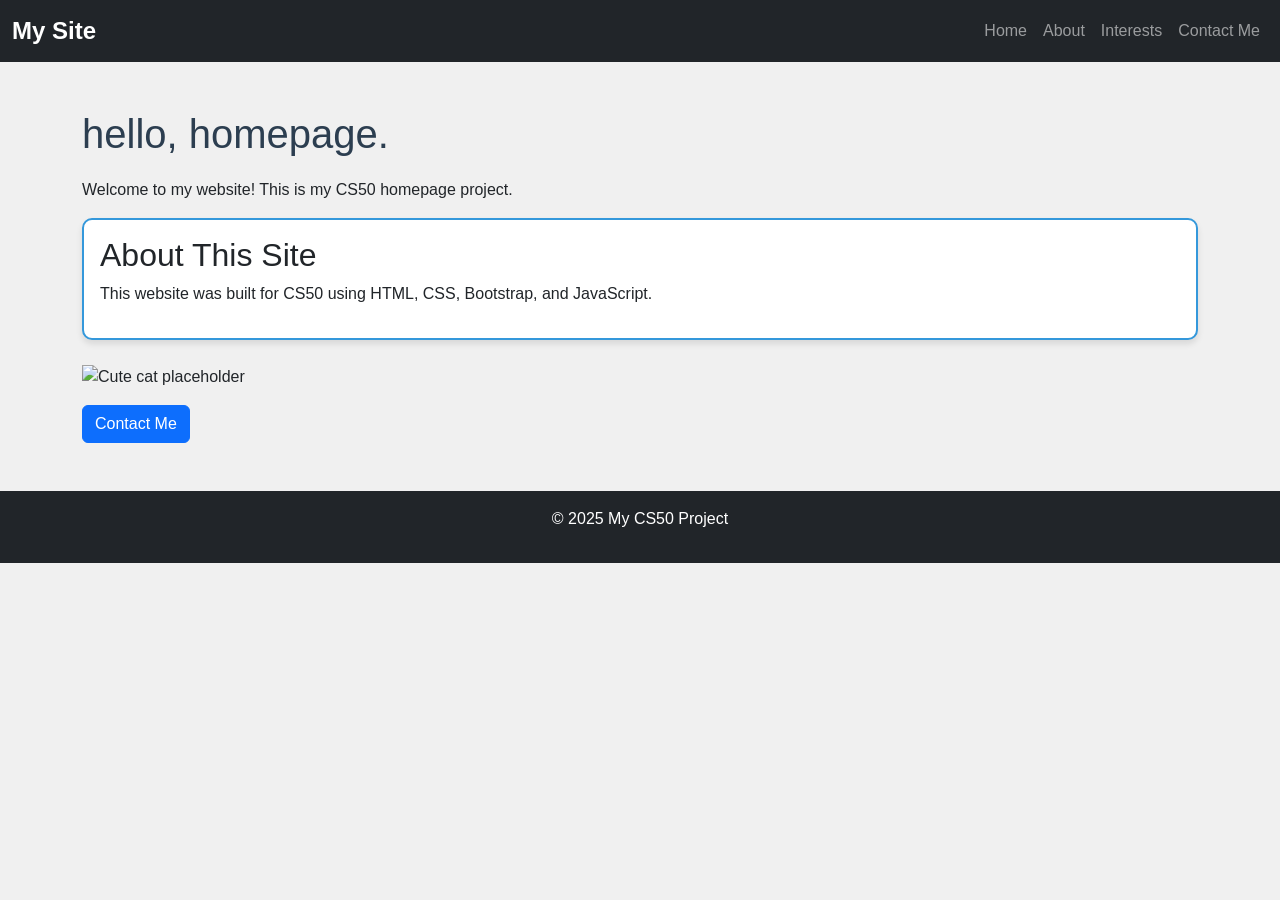
==== index.html @ b2e2db04 "website_project" ====
<!DOCTYPE html>

<html lang="en">
    <head>
        <link href="https://cdn.jsdelivr.net/npm/bootstrap@5.3.3/dist/css/bootstrap.min.css" rel="stylesheet" integrity="sha384-QWTKZyjpPEjISv5WaRU9OFeRpok6YctnYmDr5pNlyT2bRjXh0JMhjY6hW+ALEwIH" crossorigin="anonymous">
        <script src="https://cdn.jsdelivr.net/npm/bootstrap@5.3.3/dist/js/bootstrap.bundle.min.js" integrity="sha384-YvpcrYf0tY3lHB60NNkmXc5s9fDVZLESaAA55NDzOxhy9GkcIdslK1eN7N6jIeHz" crossorigin="anonymous"></script>
        <link href="styles.css" rel="stylesheet">
        <title>My Webpage</title>
    </head>
    <body>
        <nav class="navbar navbar-expand-lg navbar-dark bg-dark">
            <div class="container-fluid">
                <a class="navbar-brand" href="index.html">My Site</a>
                <ul class="navbar-nav">
                    <li class="nav-item"><a class="nav-link" href="index.html">Home</a></li>
                    <li class="nav-item"><a class="nav-link" href="about.html">About</a></li>
                    <li class="nav-item"><a class="nav-link" href="interests.html">Interests</a></li>
                    <li class="nav-item"><a class="nav-link" href="contact.html">Contact Me</a></li>
                </ul>
            </div>
        </nav>

        <div class="container mt-5">
            <h1>hello, homepage.</h1>
            <p>Welcome to my website! This is my CS50 homepage project.</p>

            <div class="card p-3 mb-4">
                <h2>About This Site</h2>
                <p>This website was built for CS50 using HTML, CSS, Bootstrap, and JavaScript.</p>
            </div>

            <img src="https://placecats.com/300/200" alt="Cute cat placeholder" class="img-fluid">

            <br>
            <button id="contactBtn" onclick="handleClick()" class="btn btn-primary mt-3">Contact Me</button>
        </div>

        <script>
        function handleClick() {
            document.getElementById('contactBtn').style.backgroundColor = 'green';
            document.getElementById('contactBtn').textContent = 'Taking you to Contact...';

            setTimeout(function() {
                window.location.href = 'contact.html';
            }, 1000);
        }
        </script>

        <footer class="bg-dark text-white text-center p-3 mt-5">
            <p>&copy; 2025 My CS50 Project</p>
        </footer>
    </body>
</html>
---- styles.css ----
/* Tag selector - styles all body elements */
body {
    background-color: #f0f0f0;
    font-family: 'Arial', sans-serif;
}

/* Tag selector - styles all h1 elements */
h1 {
    color: #2c3e50;
    font-size: 2.5rem;
    margin-bottom: 20px;
}

/* Class selector - styles elements with class="card" */
.card {
    border: 2px solid #3498db;
    border-radius: 10px;
    box-shadow: 0 4px 6px rgba(0, 0, 0, 0.1);
}

/* Class selector - styles the navbar brand */
.navbar-brand {
    font-weight: bold;
    font-size: 1.5rem;
}

/* Tag selector - styles all footer elements */
footer {
    margin-top: 50px;
}
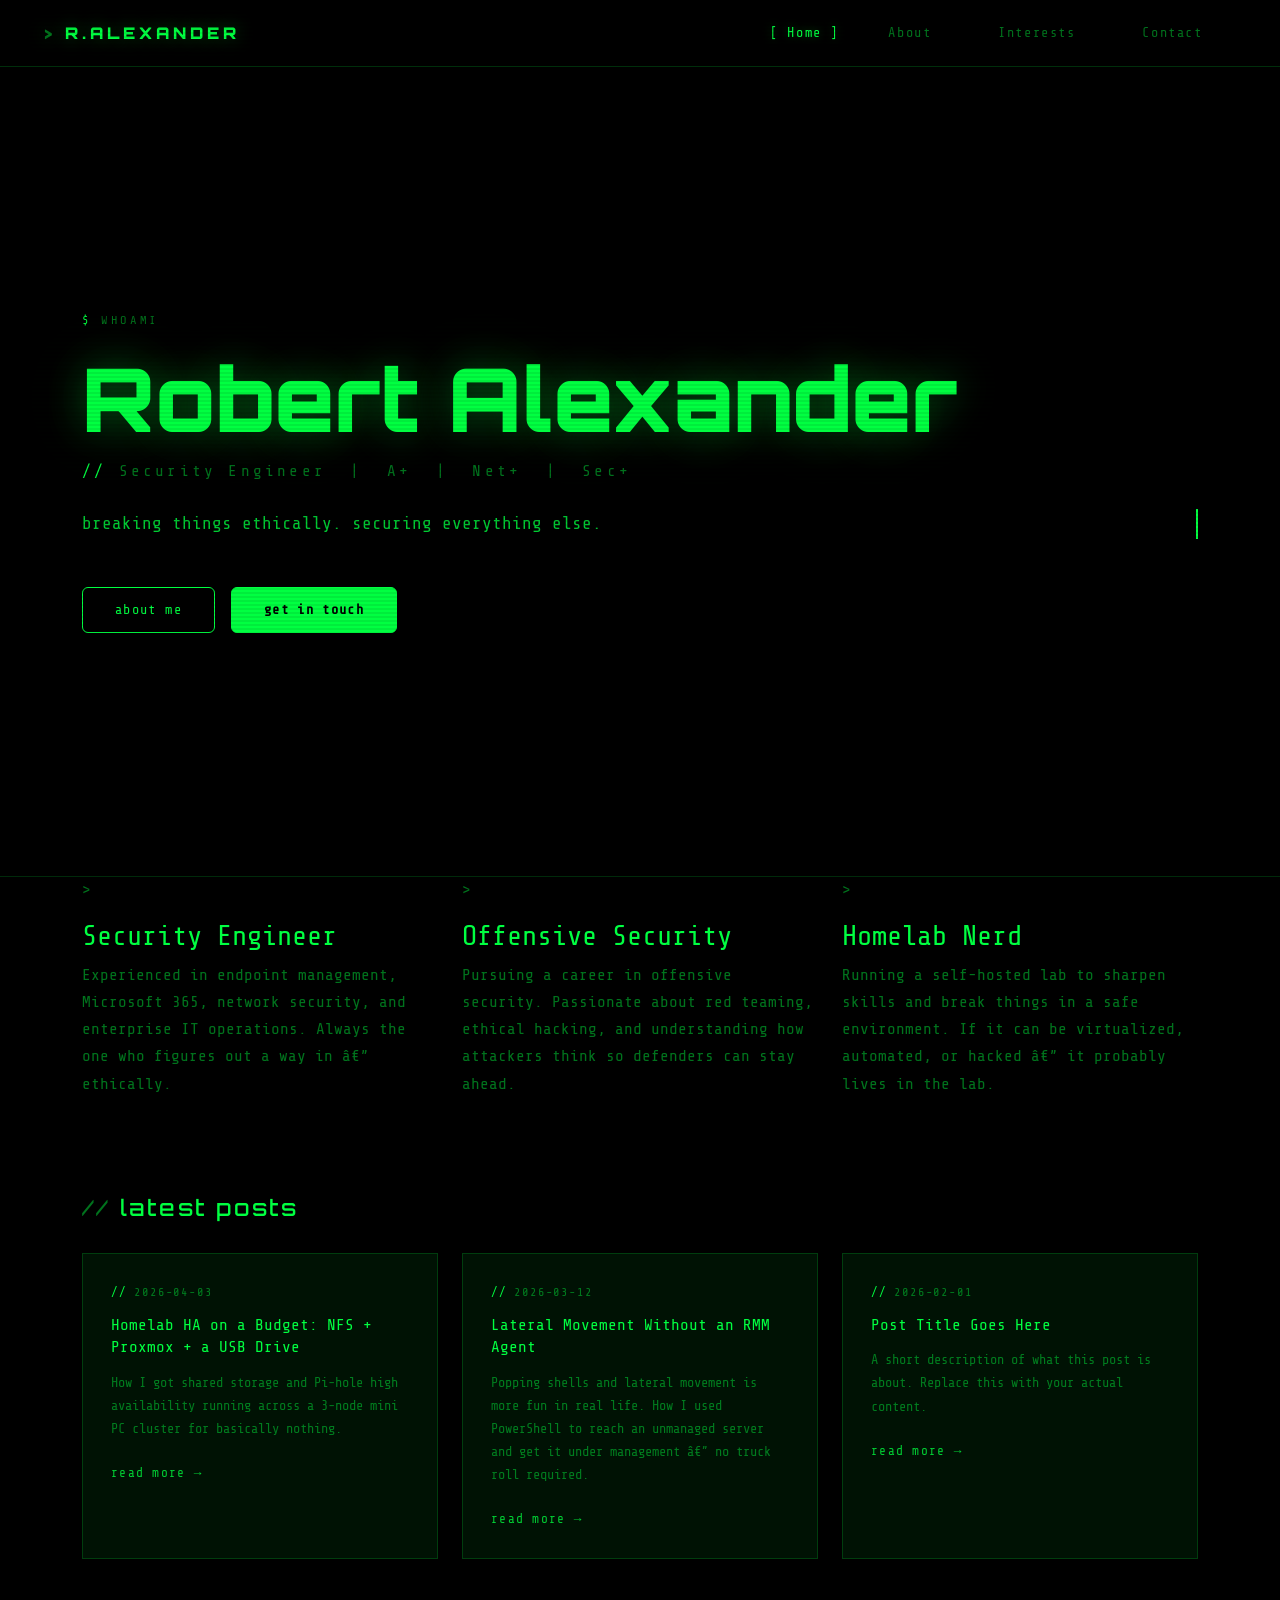
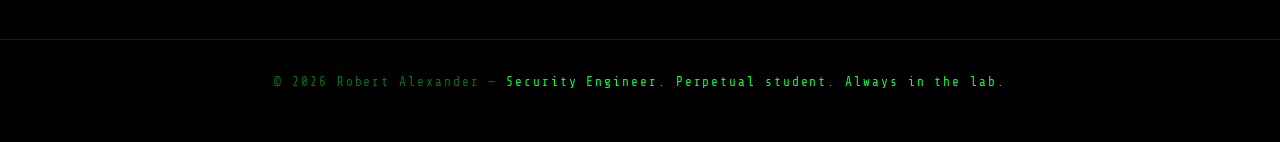
==== commit 8ecc4b06: "Revamp index.html with new layout and content Updated the title and navbar, added hero and about sec" ====
--- a/index.html
+++ b/index.html
@@ -1,53 +1,114 @@
 <!DOCTYPE html>
-
 <html lang="en">
     <head>
         <link href="https://cdn.jsdelivr.net/npm/bootstrap@5.3.3/dist/css/bootstrap.min.css" rel="stylesheet" integrity="sha384-QWTKZyjpPEjISv5WaRU9OFeRpok6YctnYmDr5pNlyT2bRjXh0JMhjY6hW+ALEwIH" crossorigin="anonymous">
         <script src="https://cdn.jsdelivr.net/npm/bootstrap@5.3.3/dist/js/bootstrap.bundle.min.js" integrity="sha384-YvpcrYf0tY3lHB60NNkmXc5s9fDVZLESaAA55NDzOxhy9GkcIdslK1eN7N6jIeHz" crossorigin="anonymous"></script>
         <link href="styles.css" rel="stylesheet">
-        <title>My Webpage</title>
+        <title>// Robert Alexander</title>
     </head>
     <body>
-        <nav class="navbar navbar-expand-lg navbar-dark bg-dark">
+ 
+        <nav class="navbar navbar-expand-lg navbar-dark">
             <div class="container-fluid">
-                <a class="navbar-brand" href="index.html">My Site</a>
-                <ul class="navbar-nav">
-                    <li class="nav-item"><a class="nav-link" href="index.html">Home</a></li>
-                    <li class="nav-item"><a class="nav-link" href="about.html">About</a></li>
-                    <li class="nav-item"><a class="nav-link" href="interests.html">Interests</a></li>
-                    <li class="nav-item"><a class="nav-link" href="contact.html">Contact Me</a></li>
-                </ul>
+                <a class="navbar-brand" href="index.html">r.alexander</a>
+                <button class="navbar-toggler" type="button" data-bs-toggle="collapse" data-bs-target="#navMenu">
+                    <span class="navbar-toggler-icon"></span>
+                </button>
+                <div class="collapse navbar-collapse" id="navMenu">
+                    <ul class="navbar-nav ms-auto">
+                        <li class="nav-item"><a class="nav-link active" href="index.html">Home</a></li>
+                        <li class="nav-item"><a class="nav-link" href="about.html">About</a></li>
+                        <li class="nav-item"><a class="nav-link" href="interests.html">Interests</a></li>
+                        <li class="nav-item"><a class="nav-link" href="contact.html">Contact</a></li>
+                    </ul>
+                </div>
             </div>
         </nav>
-
-        <div class="container mt-5">
-            <h1>hello, homepage.</h1>
-            <p>Welcome to my website! This is my CS50 homepage project.</p>
-
-            <div class="card p-3 mb-4">
-                <h2>About This Site</h2>
-                <p>This website was built for CS50 using HTML, CSS, Bootstrap, and JavaScript.</p>
+ 
+        <!-- Hero -->
+        <section class="hero">
+            <div class="container">
+                <p class="hero-label">whoami</p>
+                <h1>Robert Alexander</h1>
+                <p class="hero-title"><span>//</span> Security Engineer &nbsp;|&nbsp; A+ &nbsp;|&nbsp; Net+ &nbsp;|&nbsp; Sec+</p>
+                <p class="typewriter">breaking things ethically. securing everything else.</p>
+                <div class="hero-cta">
+                    <a href="about.html" class="btn btn-terminal">about me</a>
+                    <a href="contact.html" class="btn btn-terminal-solid">get in touch</a>
+                </div>
             </div>
-
-            <img src="https://placecats.com/300/200" alt="Cute cat placeholder" class="img-fluid">
-
-            <br>
-            <button id="contactBtn" onclick="handleClick()" class="btn btn-primary mt-3">Contact Me</button>
-        </div>
-
-        <script>
-        function handleClick() {
-            document.getElementById('contactBtn').style.backgroundColor = 'green';
-            document.getElementById('contactBtn').textContent = 'Taking you to Contact...';
-
-            setTimeout(function() {
-                window.location.href = 'contact.html';
-            }, 1000);
-        }
-        </script>
-
-        <footer class="bg-dark text-white text-center p-3 mt-5">
-            <p>&copy; 2025 My CS50 Project</p>
+        </section>
+ 
+        <!-- About snapshot -->
+        <section class="about-snap">
+            <div class="container">
+                <div class="row g-4">
+                    <div class="col-md-4">
+                        <div class="snap-card">
+                            <p class="snap-icon">></p>
+                            <h3 class="snap-title">Security Engineer</h3>
+                            <p class="snap-text">Experienced in endpoint management, Microsoft 365, network security, and enterprise IT operations. Always the one who figures out a way in — ethically.</p>
+                        </div>
+                    </div>
+                    <div class="col-md-4">
+                        <div class="snap-card">
+                            <p class="snap-icon">></p>
+                            <h3 class="snap-title">Offensive Security</h3>
+                            <p class="snap-text">Pursuing a career in offensive security. Passionate about red teaming, ethical hacking, and understanding how attackers think so defenders can stay ahead.</p>
+                        </div>
+                    </div>
+                    <div class="col-md-4">
+                        <div class="snap-card">
+                            <p class="snap-icon">></p>
+                            <h3 class="snap-title">Homelab Nerd</h3>
+                            <p class="snap-text">Running a self-hosted lab to sharpen skills and break things in a safe environment. If it can be virtualized, automated, or hacked — it probably lives in the lab.</p>
+                        </div>
+                    </div>
+                </div>
+            </div>
+        </section>
+ 
+        <!-- Blog -->
+        <section class="blog-section">
+            <div class="container">
+                <h2><span>// </span>latest posts</h2>
+                <div class="row g-4">
+ 
+                    <div class="col-md-4">
+                        <div class="blog-card">
+                            <p class="blog-date">2026-04-03</p>
+                            <h3 class="blog-title">Homelab HA on a Budget: NFS + Proxmox + a USB Drive</h3>
+                            <p class="blog-excerpt">How I got shared storage and Pi-hole high availability running across a 3-node mini PC cluster for basically nothing.</p>
+                            <a href="#" class="blog-link">read more &rarr;</a>
+                        </div>
+                    </div>
+ 
+                    <div class="col-md-4">
+                        <div class="blog-card">
+                            <p class="blog-date">2026-03-12</p>
+                            <h3 class="blog-title">Lateral Movement Without an RMM Agent</h3>
+                            <p class="blog-excerpt">Popping shells and lateral movement is more fun in real life. How I used PowerShell to reach an unmanaged server and get it under management — no truck roll required.</p>
+                            <a href="#" class="blog-link">read more &rarr;</a>
+                        </div>
+                    </div>
+ 
+                    <div class="col-md-4">
+                        <div class="blog-card">
+                            <p class="blog-date">2026-02-01</p>
+                            <h3 class="blog-title">Post Title Goes Here</h3>
+                            <p class="blog-excerpt">A short description of what this post is about. Replace this with your actual content.</p>
+                            <a href="#" class="blog-link">read more &rarr;</a>
+                        </div>
+                    </div>
+ 
+                </div>
+            </div>
+        </section>
+ 
+        <footer>
+            <p>&copy; 2026 Robert Alexander &mdash; <span>Security Engineer. Perpetual student. Always in the lab.</span></p>
         </footer>
+ 
     </body>
 </html>
+ 
--- a/styles.css
+++ b/styles.css
@@ -1,30 +1,345 @@
-/* Tag selector - styles all body elements */
+@import url('https://fonts.googleapis.com/css2?family=Share+Tech+Mono&family=Orbitron:wght@400;700;900&display=swap');
+
+/* =============================================
+   CSS VARIABLES
+   ============================================= */
+:root {
+    --green: #00ff41;
+    --green-dim: #00cc33;
+    --green-glow: rgba(0, 255, 65, 0.35);
+    --green-faint: rgba(0, 255, 65, 0.07);
+    --black: #000000;
+    --border: rgba(0, 255, 65, 0.18);
+    --text-muted: rgba(0, 255, 65, 0.45);
+}
+
+/* =============================================
+   BASE
+   ============================================= */
 body {
-    background-color: #f0f0f0;
-    font-family: 'Arial', sans-serif;
-}
-
-/* Tag selector - styles all h1 elements */
+    background-color: var(--black);
+    font-family: 'Share Tech Mono', monospace;
+    color: var(--green);
+    overflow-x: hidden;
+    cursor: crosshair;
+}
+
+/* Scanline overlay */
+body::after {
+    content: '';
+    position: fixed;
+    inset: 0;
+    background: repeating-linear-gradient(
+        0deg,
+        transparent,
+        transparent 2px,
+        rgba(0, 0, 0, 0.07) 2px,
+        rgba(0, 0, 0, 0.07) 4px
+    );
+    pointer-events: none;
+    z-index: 9999;
+}
+
 h1 {
-    color: #2c3e50;
-    font-size: 2.5rem;
-    margin-bottom: 20px;
-}
-
-/* Class selector - styles elements with class="card" */
+    font-family: 'Orbitron', monospace;
+    font-weight: 900;
+    color: var(--green);
+    font-size: clamp(2.5rem, 7vw, 5.5rem);
+    line-height: 1;
+    text-shadow: 0 0 40px var(--green-glow), 0 0 80px rgba(0, 255, 65, 0.1);
+    margin-bottom: 1rem;
+}
+
+h2 {
+    font-family: 'Orbitron', monospace;
+    color: var(--green);
+    font-size: 1.4rem;
+    letter-spacing: 0.1em;
+    margin-bottom: 2rem;
+}
+
+h2 span {
+    color: var(--text-muted);
+}
+
+p {
+    color: var(--text-muted);
+    line-height: 1.7;
+}
+
+a {
+    color: var(--green);
+    text-decoration: none;
+    transition: text-shadow 0.2s;
+}
+
+a:hover {
+    color: var(--green);
+    text-shadow: 0 0 10px var(--green-glow);
+}
+
+footer {
+    margin-top: 0;
+    border-top: 1px solid var(--border);
+    padding: 2rem 0;
+    text-align: center;
+    background: rgba(0, 0, 0, 0.8);
+    color: var(--text-muted);
+    font-size: 0.8rem;
+    letter-spacing: 0.15em;
+    position: relative;
+    z-index: 1;
+}
+
+footer span {
+    color: var(--green);
+}
+
+/* =============================================
+   MATRIX CANVAS
+   ============================================= */
+#matrix-canvas {
+    position: fixed;
+    top: 0; left: 0;
+    width: 100%; height: 100%;
+    opacity: 0.045;
+    pointer-events: none;
+    z-index: 0;
+}
+
+/* =============================================
+   NAVBAR
+   ============================================= */
+.navbar {
+    background: rgba(0, 0, 0, 0.92) !important;
+    border-bottom: 1px solid var(--border);
+    backdrop-filter: blur(12px);
+    padding: 1rem 2rem;
+    position: sticky;
+    top: 0;
+    z-index: 1000;
+}
+
+.navbar-brand {
+    font-family: 'Orbitron', monospace;
+    font-weight: 900;
+    font-size: 1rem;
+    color: var(--green) !important;
+    letter-spacing: 0.25em;
+    text-transform: uppercase;
+    text-shadow: 0 0 18px var(--green-glow);
+}
+
+.navbar-brand::before {
+    content: '> ';
+    color: var(--text-muted);
+}
+
+.nav-link {
+    color: var(--text-muted) !important;
+    font-family: 'Share Tech Mono', monospace;
+    font-size: 0.85rem;
+    letter-spacing: 0.12em;
+    padding: 0.4rem 1rem !important;
+    transition: all 0.2s ease;
+}
+
+.nav-link::before { content: '[ '; opacity: 0; transition: opacity 0.15s; }
+.nav-link::after  { content: ' ]'; opacity: 0; transition: opacity 0.15s; }
+
+.nav-link:hover,
+.nav-link.active {
+    color: var(--green) !important;
+    text-shadow: 0 0 10px var(--green-glow);
+}
+
+.nav-link:hover::before,
+.nav-link:hover::after,
+.nav-link.active::before,
+.nav-link.active::after {
+    opacity: 1;
+}
+
+/* =============================================
+   HERO
+   ============================================= */
+.hero {
+    position: relative;
+    z-index: 1;
+    min-height: 90vh;
+    display: flex;
+    align-items: center;
+    padding: 5rem 0;
+    border-bottom: 1px solid var(--border);
+}
+
+.hero-label {
+    font-size: 0.75rem;
+    color: var(--text-muted);
+    letter-spacing: 0.3em;
+    text-transform: uppercase;
+    margin-bottom: 1.5rem;
+}
+
+.hero-label::before {
+    content: '$ ';
+    color: var(--green);
+}
+
+.hero-title {
+    font-size: 1rem;
+    color: var(--text-muted);
+    letter-spacing: 0.2em;
+    margin-bottom: 1.5rem;
+}
+
+.hero-title span {
+    color: var(--green);
+}
+
+.typewriter {
+    font-size: 1.1rem;
+    color: var(--green-dim);
+    border-right: 2px solid var(--green);
+    white-space: nowrap;
+    overflow: hidden;
+    width: 0;
+    animation: typing 2.5s steps(50) 0.5s forwards, blink 0.75s step-end infinite;
+    margin-bottom: 3rem;
+}
+
+@keyframes typing {
+    to { width: 100%; }
+}
+
+@keyframes blink {
+    50% { border-color: transparent; }
+}
+
+.hero-cta {
+    display: flex;
+    gap: 1rem;
+    flex-wrap: wrap;
+}
+
+/* =============================================
+   BUTTONS
+   ============================================= */
+.btn-terminal {
+    background: transparent;
+    border: 1px solid var(--green);
+    color: var(--green);
+    font-family: 'Share Tech Mono', monospace;
+    letter-spacing: 0.1em;
+    padding: 0.75rem 2rem;
+    font-size: 0.85rem;
+    transition: all 0.2s;
+    cursor: crosshair;
+}
+
+.btn-terminal:hover {
+    color: var(--green);
+    background: var(--green-faint);
+    box-shadow: 0 0 20px var(--green-glow);
+    text-shadow: 0 0 8px var(--green-glow);
+}
+
+.btn-terminal-solid {
+    background: var(--green);
+    border: 1px solid var(--green);
+    color: var(--black);
+    font-family: 'Share Tech Mono', monospace;
+    font-weight: bold;
+    letter-spacing: 0.1em;
+    padding: 0.75rem 2rem;
+    font-size: 0.85rem;
+    transition: all 0.2s;
+    cursor: crosshair;
+}
+
+.btn-terminal-solid:hover {
+    background: transparent;
+    color: var(--green);
+    box-shadow: 0 0 20px var(--green-glow);
+}
+
+/* =============================================
+   CARD (Bootstrap override)
+   ============================================= */
 .card {
-    border: 2px solid #3498db;
-    border-radius: 10px;
-    box-shadow: 0 4px 6px rgba(0, 0, 0, 0.1);
-}
-
-/* Class selector - styles the navbar brand */
-.navbar-brand {
-    font-weight: bold;
-    font-size: 1.5rem;
-}
-
-/* Tag selector - styles all footer elements */
-footer {
-    margin-top: 50px;
-}
+    background: var(--green-faint);
+    border: 1px solid var(--border) !important;
+    border-radius: 0 !important;
+    box-shadow: none;
+    color: var(--text-muted);
+    transition: border-color 0.2s, box-shadow 0.2s;
+}
+
+.card:hover {
+    border-color: var(--green) !important;
+    box-shadow: 0 0 20px var(--green-faint);
+}
+
+.card h2 {
+    font-size: 1.1rem;
+    margin-bottom: 0.75rem;
+}
+
+/* =============================================
+   BLOG SECTION
+   ============================================= */
+.blog-section {
+    position: relative;
+    z-index: 1;
+    padding: 5rem 0;
+}
+
+.blog-card {
+    background: var(--green-faint);
+    border: 1px solid var(--border);
+    padding: 1.75rem;
+    height: 100%;
+    transition: border-color 0.2s, box-shadow 0.2s;
+}
+
+.blog-card:hover {
+    border-color: var(--green);
+    box-shadow: 0 0 24px var(--green-faint);
+}
+
+.blog-date {
+    font-size: 0.75rem;
+    color: var(--text-muted);
+    letter-spacing: 0.15em;
+    margin-bottom: 0.75rem;
+}
+
+.blog-date::before {
+    content: '// ';
+    color: var(--green);
+}
+
+.blog-title {
+    font-size: 1rem;
+    color: var(--green);
+    margin-bottom: 0.75rem;
+    line-height: 1.4;
+}
+
+.blog-excerpt {
+    font-size: 0.85rem;
+    color: var(--text-muted);
+    margin-bottom: 1.25rem;
+}
+
+.blog-link {
+    font-size: 0.8rem;
+    color: var(--green-dim);
+    letter-spacing: 0.1em;
+    transition: color 0.2s, text-shadow 0.2s;
+}
+
+.blog-link:hover {
+    color: var(--green);
+    text-shadow: 0 0 8px var(--green-glow);
+}
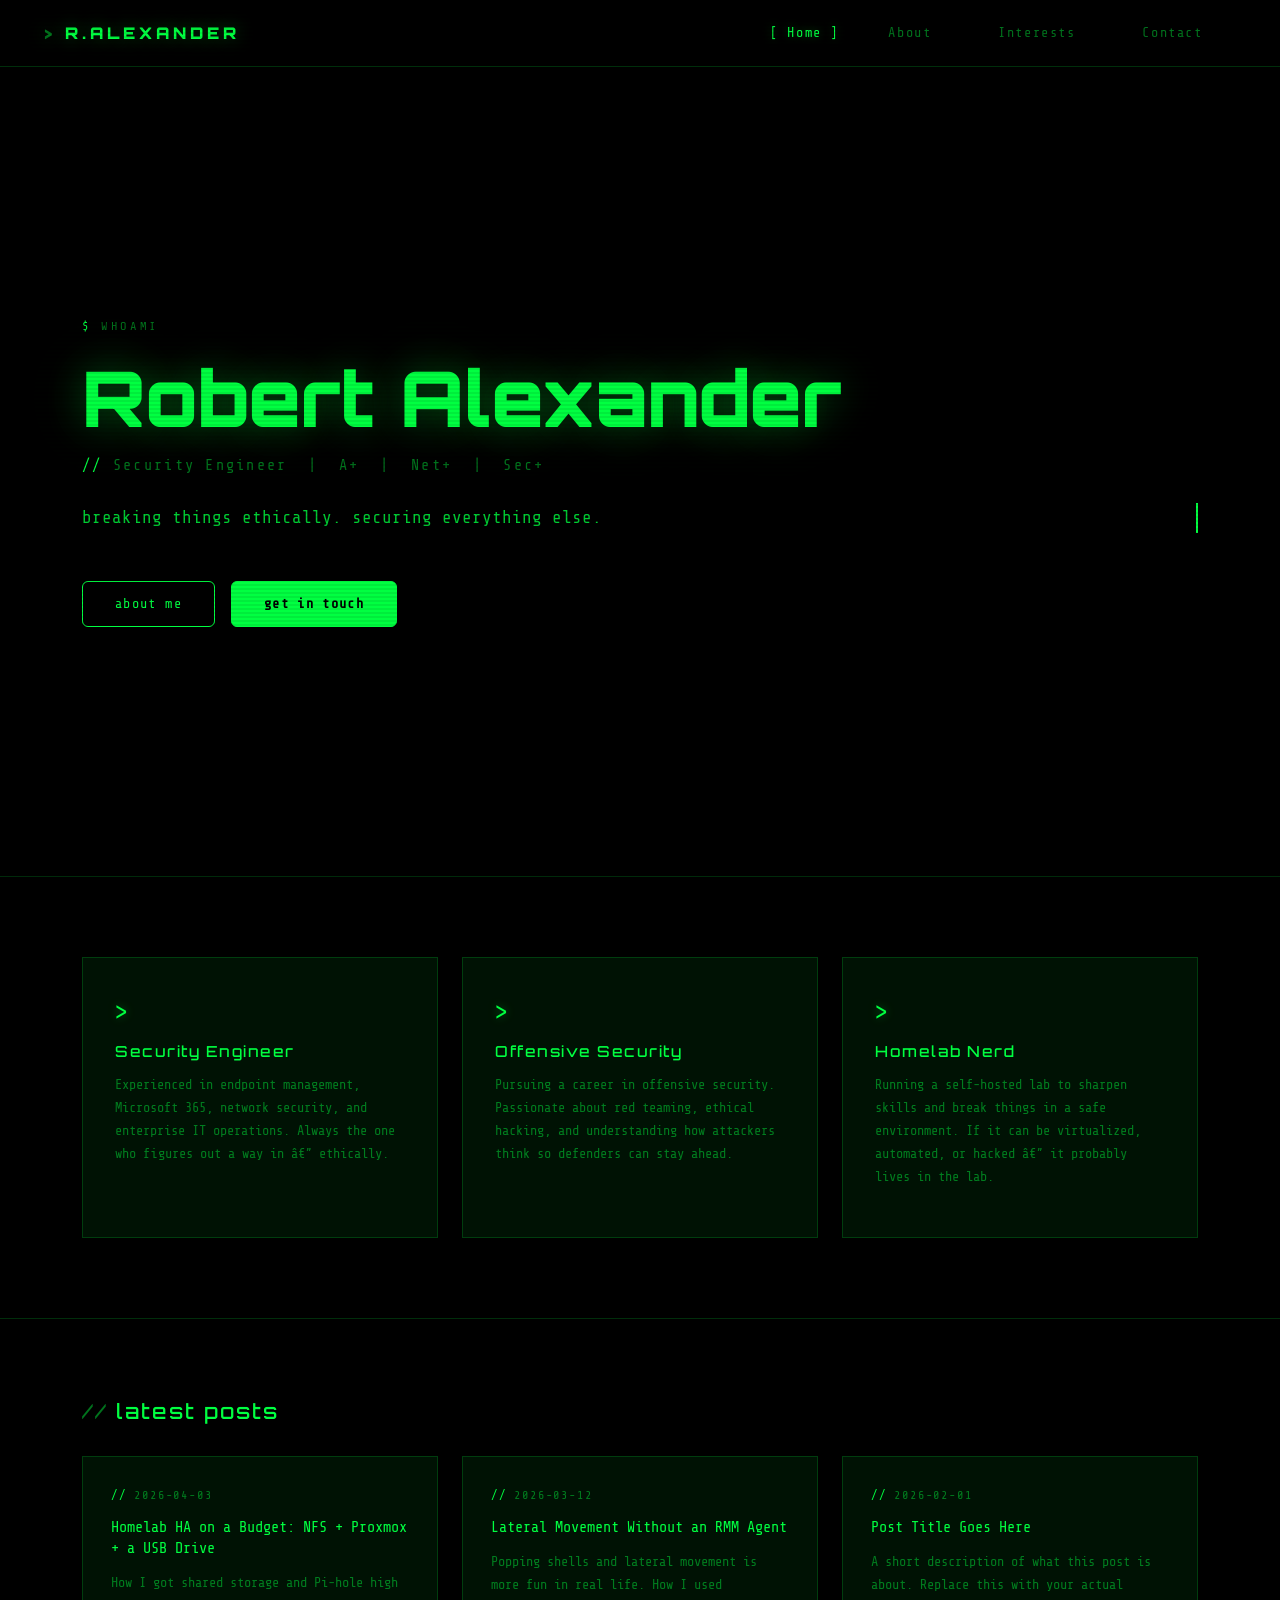
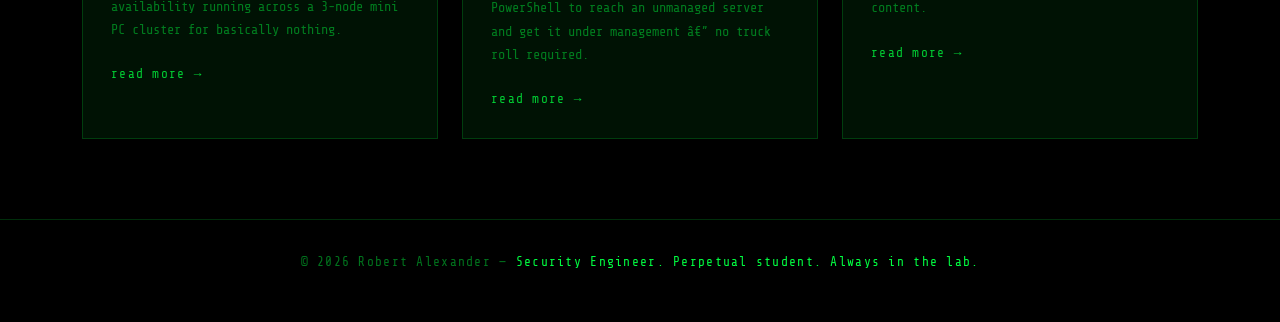
==== commit 67e62758: "Update blog links in index.html" ====
--- a/index.html
+++ b/index.html
@@ -7,7 +7,7 @@
         <title>// Robert Alexander</title>
     </head>
     <body>
- 
+
         <nav class="navbar navbar-expand-lg navbar-dark">
             <div class="container-fluid">
                 <a class="navbar-brand" href="index.html">r.alexander</a>
@@ -24,7 +24,7 @@
                 </div>
             </div>
         </nav>
- 
+
         <!-- Hero -->
         <section class="hero">
             <div class="container">
@@ -38,7 +38,7 @@
                 </div>
             </div>
         </section>
- 
+
         <!-- About snapshot -->
         <section class="about-snap">
             <div class="container">
@@ -67,31 +67,31 @@
                 </div>
             </div>
         </section>
- 
+
         <!-- Blog -->
         <section class="blog-section">
             <div class="container">
                 <h2><span>// </span>latest posts</h2>
                 <div class="row g-4">
- 
+
                     <div class="col-md-4">
                         <div class="blog-card">
                             <p class="blog-date">2026-04-03</p>
                             <h3 class="blog-title">Homelab HA on a Budget: NFS + Proxmox + a USB Drive</h3>
                             <p class="blog-excerpt">How I got shared storage and Pi-hole high availability running across a 3-node mini PC cluster for basically nothing.</p>
-                            <a href="#" class="blog-link">read more &rarr;</a>
+                            <a href="blog-homelab-ha.html" class="blog-link">read more &rarr;</a>
                         </div>
                     </div>
- 
+
                     <div class="col-md-4">
                         <div class="blog-card">
                             <p class="blog-date">2026-03-12</p>
                             <h3 class="blog-title">Lateral Movement Without an RMM Agent</h3>
                             <p class="blog-excerpt">Popping shells and lateral movement is more fun in real life. How I used PowerShell to reach an unmanaged server and get it under management — no truck roll required.</p>
-                            <a href="#" class="blog-link">read more &rarr;</a>
+                            <a href="blog-lateral-movement.html" class="blog-link">read more &rarr;</a>
                         </div>
                     </div>
- 
+
                     <div class="col-md-4">
                         <div class="blog-card">
                             <p class="blog-date">2026-02-01</p>
@@ -100,15 +100,14 @@
                             <a href="#" class="blog-link">read more &rarr;</a>
                         </div>
                     </div>
- 
+
                 </div>
             </div>
         </section>
- 
+
         <footer>
             <p>&copy; 2026 Robert Alexander &mdash; <span>Security Engineer. Perpetual student. Always in the lab.</span></p>
         </footer>
- 
+
     </body>
 </html>
- 
--- a/styles.css
+++ b/styles.css
@@ -17,7 +17,7 @@
    BASE
    ============================================= */
 body {
-    background-color: var(--black);
+    background-color: var(--black) !important;
     font-family: 'Share Tech Mono', monospace;
     color: var(--green);
     overflow-x: hidden;
@@ -44,7 +44,7 @@
     font-family: 'Orbitron', monospace;
     font-weight: 900;
     color: var(--green);
-    font-size: clamp(2.5rem, 7vw, 5.5rem);
+    font-size: clamp(2.2rem, 6vw, 5rem);
     line-height: 1;
     text-shadow: 0 0 40px var(--green-glow), 0 0 80px rgba(0, 255, 65, 0.1);
     margin-bottom: 1rem;
@@ -53,7 +53,7 @@
 h2 {
     font-family: 'Orbitron', monospace;
     color: var(--green);
-    font-size: 1.4rem;
+    font-size: 1.3rem;
     letter-spacing: 0.1em;
     margin-bottom: 2rem;
 }
@@ -86,25 +86,13 @@
     background: rgba(0, 0, 0, 0.8);
     color: var(--text-muted);
     font-size: 0.8rem;
-    letter-spacing: 0.15em;
+    letter-spacing: 0.1em;
     position: relative;
     z-index: 1;
 }
 
 footer span {
     color: var(--green);
-}
-
-/* =============================================
-   MATRIX CANVAS
-   ============================================= */
-#matrix-canvas {
-    position: fixed;
-    top: 0; left: 0;
-    width: 100%; height: 100%;
-    opacity: 0.045;
-    pointer-events: none;
-    z-index: 0;
 }
 
 /* =============================================
@@ -187,9 +175,9 @@
 }
 
 .hero-title {
-    font-size: 1rem;
-    color: var(--text-muted);
-    letter-spacing: 0.2em;
+    font-size: 0.95rem;
+    color: var(--text-muted);
+    letter-spacing: 0.15em;
     margin-bottom: 1.5rem;
 }
 
@@ -264,6 +252,51 @@
 }
 
 /* =============================================
+   ABOUT SNAPSHOT CARDS
+   ============================================= */
+.about-snap {
+    position: relative;
+    z-index: 1;
+    padding: 5rem 0;
+    border-bottom: 1px solid var(--border);
+}
+
+.snap-card {
+    background: var(--green-faint);
+    border: 1px solid var(--border);
+    padding: 2rem;
+    height: 100%;
+    transition: border-color 0.2s, box-shadow 0.2s;
+}
+
+.snap-card:hover {
+    border-color: var(--green);
+    box-shadow: 0 0 24px var(--green-faint);
+}
+
+.snap-icon {
+    font-family: 'Orbitron', monospace;
+    font-size: 1.5rem;
+    color: var(--green);
+    margin-bottom: 0.75rem;
+    text-shadow: 0 0 10px var(--green-glow);
+}
+
+.snap-title {
+    font-size: 0.95rem;
+    color: var(--green);
+    letter-spacing: 0.1em;
+    margin-bottom: 0.75rem;
+    font-family: 'Orbitron', monospace;
+}
+
+.snap-text {
+    font-size: 0.85rem;
+    color: var(--text-muted);
+    line-height: 1.7;
+}
+
+/* =============================================
    CARD (Bootstrap override)
    ============================================= */
 .card {
@@ -278,11 +311,6 @@
 .card:hover {
     border-color: var(--green) !important;
     box-shadow: 0 0 20px var(--green-faint);
-}
-
-.card h2 {
-    font-size: 1.1rem;
-    margin-bottom: 0.75rem;
 }
 
 /* =============================================
@@ -320,7 +348,7 @@
 }
 
 .blog-title {
-    font-size: 1rem;
+    font-size: 0.95rem;
     color: var(--green);
     margin-bottom: 0.75rem;
     line-height: 1.4;
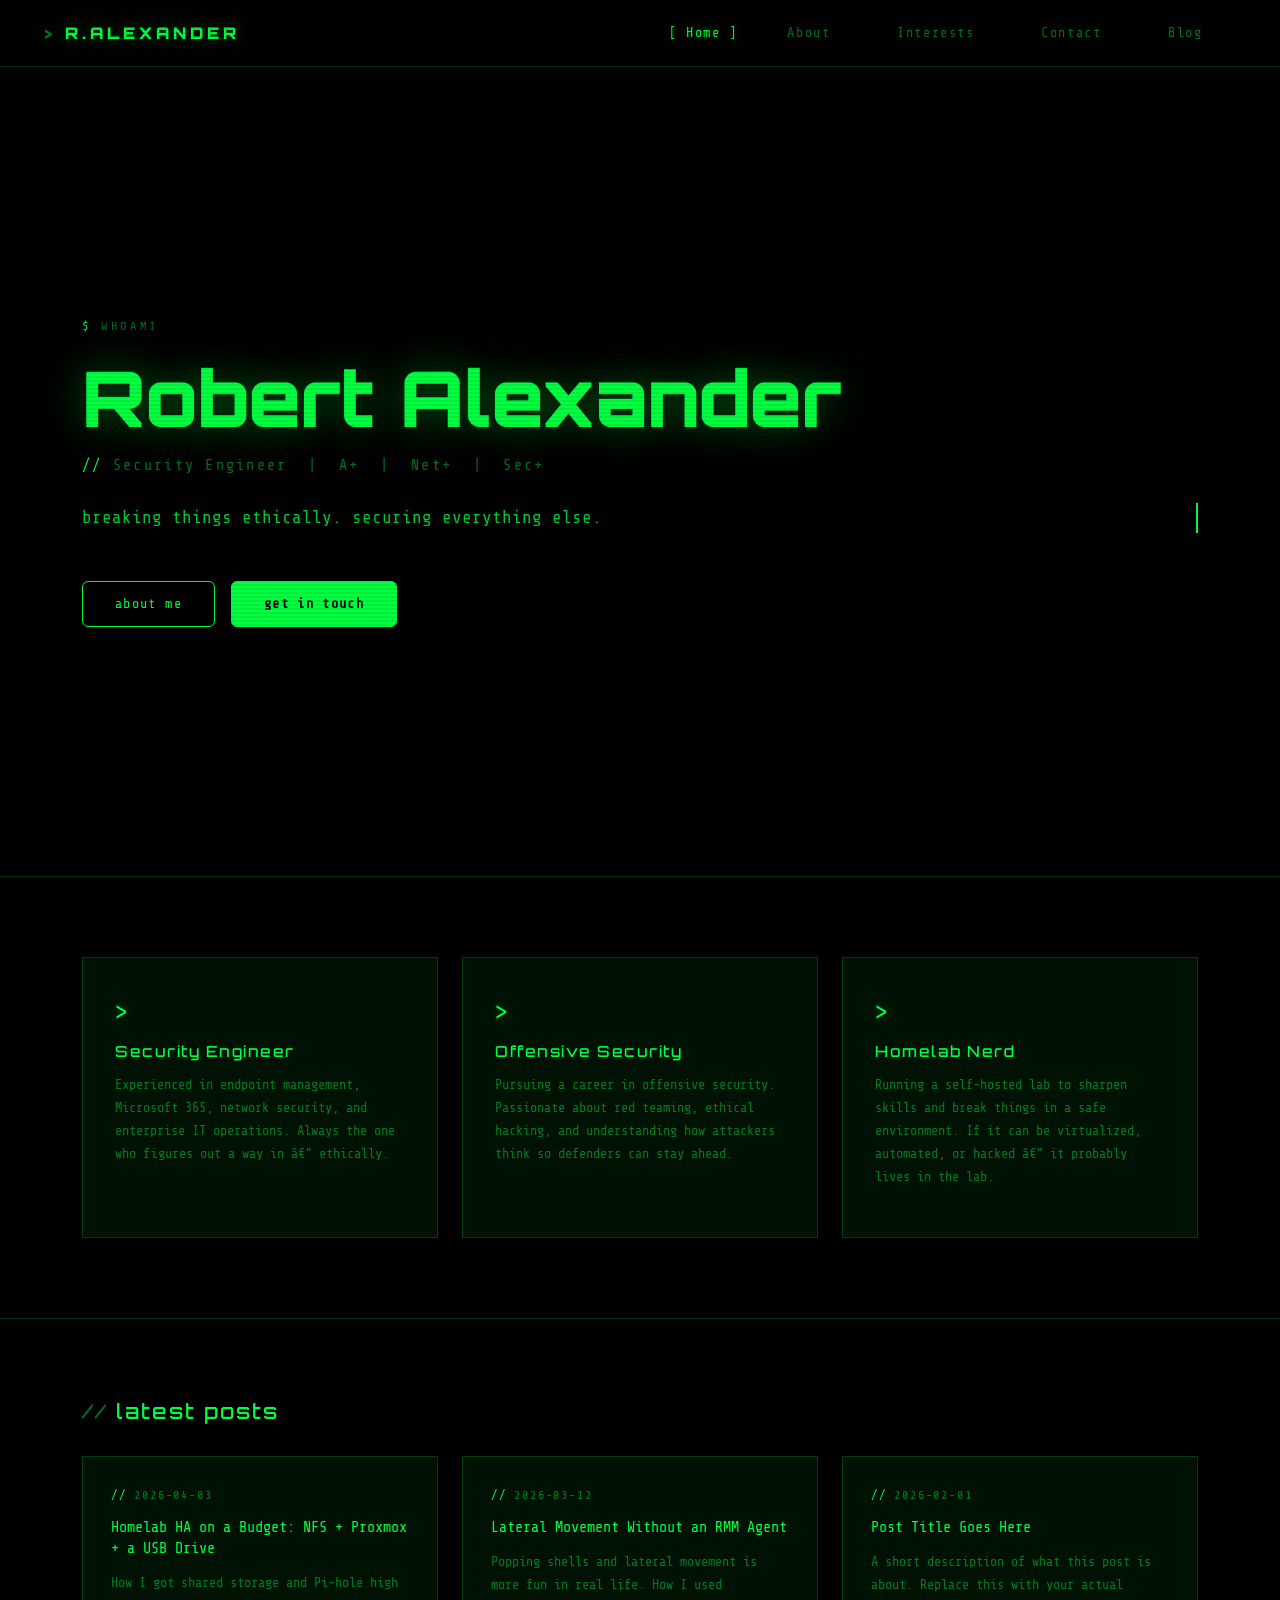
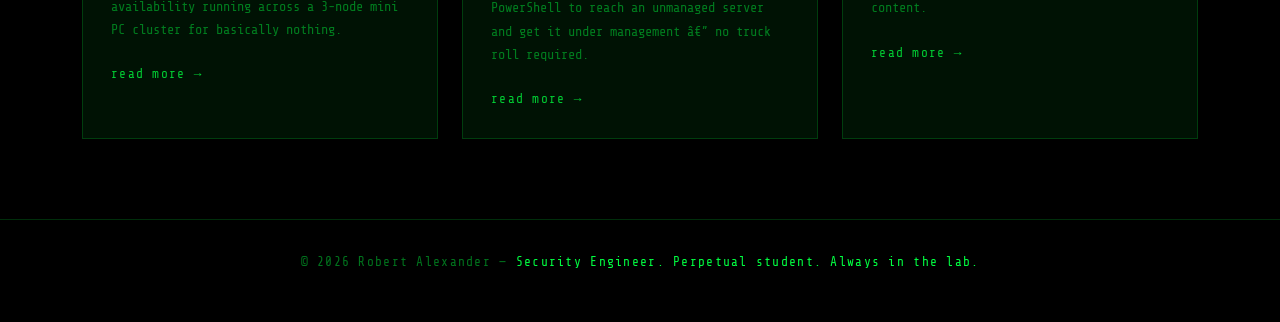
==== commit a508f537: "Add Blog section and update footer in index.html" ====
--- a/index.html
+++ b/index.html
@@ -20,6 +20,7 @@
                         <li class="nav-item"><a class="nav-link" href="about.html">About</a></li>
                         <li class="nav-item"><a class="nav-link" href="interests.html">Interests</a></li>
                         <li class="nav-item"><a class="nav-link" href="contact.html">Contact</a></li>
+                        <li class="nav-item"><a class="nav-link" href="#blog">Blog</a></li>
                     </ul>
                 </div>
             </div>
@@ -69,7 +70,7 @@
         </section>
 
         <!-- Blog -->
-        <section class="blog-section">
+        <section class="blog-section" id="blog">
             <div class="container">
                 <h2><span>// </span>latest posts</h2>
                 <div class="row g-4">
